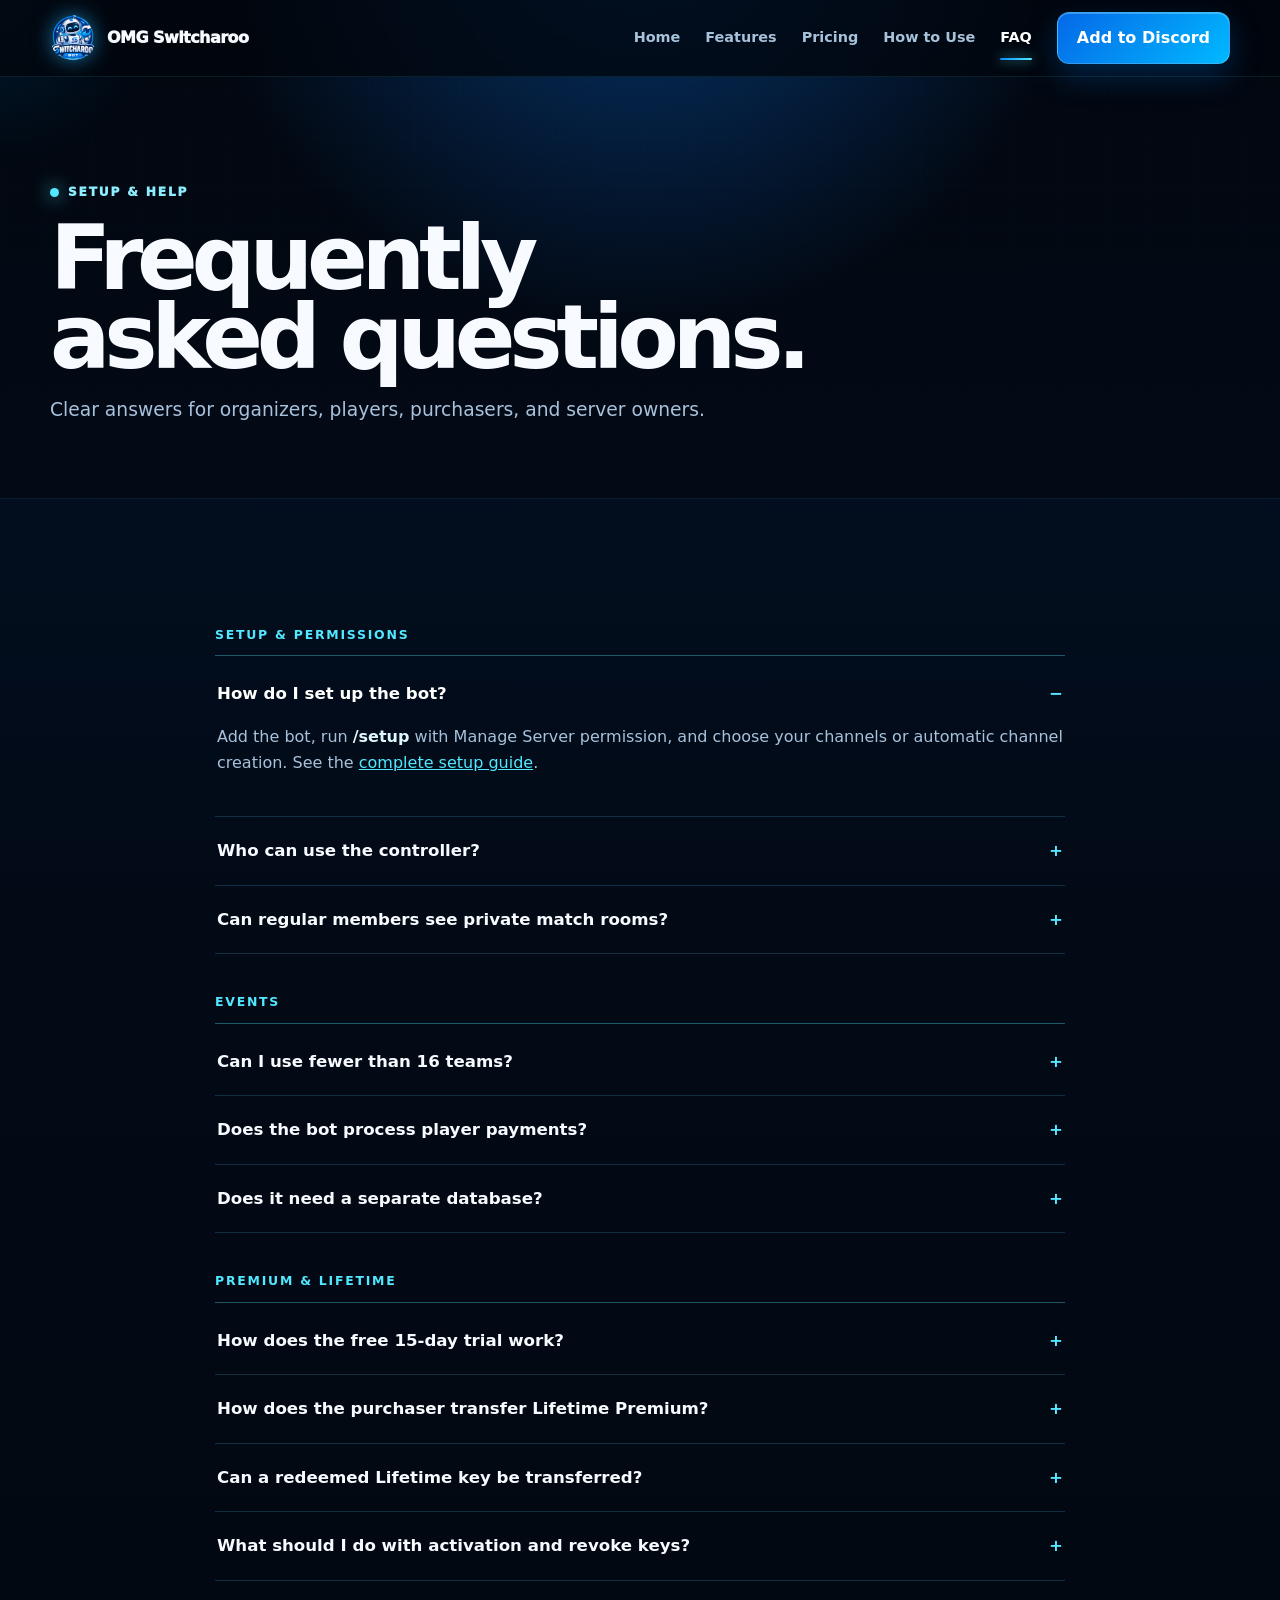
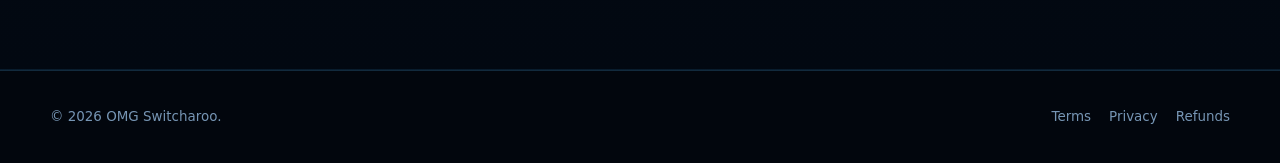
==== faq.html @ b6da966b "updaet" ====
<!doctype html><html lang="en"><head><meta charset="utf-8"><meta name="viewport" content="width=device-width,initial-scale=1"><meta name="description" content="OMG Switcharoo setup, event, premium, and Lifetime answers."><meta name="theme-color" content="#02060d"><title>FAQ — OMG Switcharoo</title><link rel="icon" href="switcharoo-logo.png"><link rel="stylesheet" href="styles.css"></head><body><div class="cursor-glow"></div>
<header class="site-header"><nav class="nav wrap" aria-label="Main navigation"><a class="brand" href="index.html"><img src="switcharoo-logo.png" alt=""> OMG Switcharoo</a><button class="menu-btn" aria-label="Open navigation" aria-expanded="false">☰</button><div class="nav-links"><a href="index.html">Home</a><a href="features.html">Features</a><a href="pricing.html">Pricing</a><a href="guide.html">How to Use</a><a class="active" href="faq.html">FAQ</a><a class="btn" data-install href="#">Add to Discord</a></div></nav></header>
<main><section class="page-hero wrap"><span class="eyebrow">Setup &amp; help</span><h1>Frequently asked questions.</h1><p class="lead">Clear answers for organizers, players, purchasers, and server owners.</p></section><section class="section alt"><div class="wrap faq reveal"><h3 class="faq-group">Setup &amp; permissions</h3><details open><summary>How do I set up the bot?</summary><p>Add the bot, run <strong>/setup</strong> with Manage Server permission, and choose your channels or automatic channel creation. See the <a href="guide.html">complete setup guide</a>.</p></details><details><summary>Who can use the controller?</summary><p>Setup and controller tools require Manage Server. The key-revocation control is restricted to the configured bot owner.</p></details><details><summary>Can regular members see private match rooms?</summary><p>No. Only the two competing teams and authorized administrators can see their temporary match text and voice channels.</p></details><h3 class="faq-group">Events</h3><details><summary>Can I use fewer than 16 teams?</summary><p>Yes. Brackets support 2–16 complete teams and automatically add byes when needed.</p></details><details><summary>Does the bot process player payments?</summary><p>No. Organizers choose payment methods and manually confirm who has paid. The bot tracks status but never handles money.</p></details><details><summary>Does it need a separate database?</summary><p>No. SQLite is built in. Hosts should use persistent storage so records survive redeployments.</p></details><h3 class="faq-group">Premium &amp; Lifetime</h3><details><summary>How does the free 15-day trial work?</summary><p>An administrator votes on Top.gg, then opens <strong>/setup → Premium</strong> and selects <strong>Verify Vote &amp; Start Trial</strong>. Each server can claim it once.</p></details><details><summary>How does the purchaser transfer Lifetime Premium?</summary><ol><li>Add the bot to the new server.</li><li>The original purchaser gets Manage Server permission there.</li><li>Run <strong>/setup</strong> and open <strong>Premium</strong>.</li><li>Select <strong>Assign My Lifetime License</strong>.</li></ol><p>The old server returns to Free immediately. Only the original purchaser can transfer the license, one server can use it at a time, and transfers are limited to once every 30 days.</p></details><details><summary>Can a redeemed Lifetime key be transferred?</summary><p>Yes. The account that redeems it becomes the owner and follows the same one-server and 30-day transfer rules.</p></details><details><summary>What should I do with activation and revoke keys?</summary><p>Send only the activation key to the customer. Keep the paired revoke key private. Only the configured bot owner can use the Revoke Key control.</p></details></div></section></main>
<footer><div class="wrap footer-row"><div>© <span data-year></span> OMG Switcharoo.</div><div class="footer-links"><a href="terms.html">Terms</a><a href="privacy.html">Privacy</a><a href="refunds.html">Refunds</a></div></div></footer><script src="script.js"></script></body></html>
---- styles.css ----
:root{--ink:#02060d;--navy:#061630;--panel:rgba(7,25,53,.72);--panel-solid:#081b38;--line:rgba(87,189,255,.2);--blue:#078dff;--cyan:#52e8ff;--royal:#174dce;--white:#f7fbff;--muted:#a8c2dc;--glow:0 0 40px rgba(24,159,255,.25);--radius:22px}
*{box-sizing:border-box}html{scroll-behavior:smooth}body{margin:0;overflow-x:hidden;background:var(--ink);color:var(--white);font:16px/1.65 Inter,ui-sans-serif,system-ui,-apple-system,BlinkMacSystemFont,"Segoe UI",sans-serif}body:before{content:"";position:fixed;inset:0;z-index:-3;background:radial-gradient(circle at 50% -15%,#063b79 0,transparent 38%),linear-gradient(180deg,#02070f,#030a16 55%,#02060d)}body:after{content:"";position:fixed;inset:0;z-index:-2;opacity:.18;background-image:linear-gradient(rgba(82,232,255,.1) 1px,transparent 1px),linear-gradient(90deg,rgba(82,232,255,.1) 1px,transparent 1px);background-size:46px 46px;mask-image:linear-gradient(to bottom,black,transparent 70%)}a{color:inherit}.wrap{width:min(1180px,calc(100% - 38px));margin:auto}.cursor-glow{position:fixed;width:360px;height:360px;border-radius:50%;pointer-events:none;z-index:-1;background:radial-gradient(circle,rgba(0,157,255,.12),transparent 66%);translate:-50% -50%;transition:opacity .2s}.site-header{position:sticky;top:0;z-index:40;background:rgba(2,6,13,.76);border-bottom:1px solid rgba(82,232,255,.1);backdrop-filter:blur(18px)}.nav{min-height:76px;display:flex;align-items:center;justify-content:space-between;gap:20px}.brand{display:flex;align-items:center;gap:11px;text-decoration:none;font-weight:950;letter-spacing:-.035em}.brand img{width:46px;height:46px;object-fit:cover;border-radius:50%;filter:drop-shadow(0 0 10px rgba(40,179,255,.6))}.nav-links{display:flex;align-items:center;gap:25px}.nav-links>a:not(.btn){text-decoration:none;color:var(--muted);font-size:.9rem;font-weight:800}.nav-links>a:hover{color:var(--cyan)}.menu-btn{display:none;background:#081a35;border:1px solid var(--line);color:#fff;border-radius:11px;padding:8px 12px;font-size:1.15rem}.btn{display:inline-flex;align-items:center;justify-content:center;gap:9px;padding:12px 19px;border:1px solid rgba(117,221,255,.4);border-radius:12px;text-decoration:none;font-weight:900;cursor:pointer;background:linear-gradient(135deg,#0568e7,#00b9ff);color:white;box-shadow:0 12px 32px rgba(0,132,255,.25),inset 0 1px rgba(255,255,255,.25);transition:.22s ease}.btn:hover{transform:translateY(-2px);box-shadow:0 17px 42px rgba(0,151,255,.38),inset 0 1px rgba(255,255,255,.3)}.btn.secondary{background:rgba(8,29,61,.7);border-color:var(--line);box-shadow:none}.hero{min-height:calc(100vh - 76px);padding:74px 0 70px;display:grid;grid-template-columns:1.08fr .92fr;align-items:center;gap:50px}.eyebrow{display:inline-flex;align-items:center;gap:9px;color:#8deeff;font-size:.76rem;font-weight:950;letter-spacing:.15em;text-transform:uppercase}.eyebrow:before{content:"";width:9px;height:9px;border-radius:50%;background:var(--cyan);box-shadow:0 0 18px var(--cyan)}h1{margin:17px 0 22px;font-size:clamp(3.3rem,7vw,6.9rem);line-height:.88;letter-spacing:-.07em;text-wrap:balance}.gradient{background:linear-gradient(90deg,#fff,#7be9ff 38%,#078dff);background-clip:text;color:transparent;text-shadow:0 0 40px rgba(54,197,255,.12)}.lead{font-size:1.17rem;color:var(--muted);max-width:670px}.actions{display:flex;flex-wrap:wrap;gap:12px;margin-top:29px}.micro{margin-top:15px;color:#7594b3;font-size:.82rem}.hero-art{position:relative;display:grid;place-items:center;isolation:isolate}.hero-art:before,.hero-art:after{content:"";position:absolute;border:1px solid rgba(67,199,255,.22);border-radius:50%;animation:orbit 15s linear infinite}.hero-art:before{width:88%;aspect-ratio:1}.hero-art:after{width:68%;aspect-ratio:1;animation-direction:reverse;animation-duration:10s}.logo-main{width:min(100%,610px);max-height:690px;object-fit:contain;position:relative;z-index:2;filter:drop-shadow(0 0 34px rgba(25,154,255,.33));animation:float 4.5s ease-in-out infinite}.orbit-dot{position:absolute;width:12px;height:12px;background:var(--cyan);border-radius:50%;top:11%;right:15%;box-shadow:0 0 22px var(--cyan);z-index:3}.stats{display:grid;grid-template-columns:repeat(4,1fr);gap:12px;margin-top:-15px;padding-bottom:62px}.stat{padding:18px;border:1px solid var(--line);border-radius:16px;background:linear-gradient(145deg,rgba(10,40,79,.75),rgba(5,18,38,.75));text-align:center;backdrop-filter:blur(10px)}.stat strong{display:block;font-size:1.55rem;color:var(--cyan)}.stat span{font-size:.77rem;color:var(--muted);text-transform:uppercase;letter-spacing:.08em}.section{padding:88px 0}.section.alt{border-block:1px solid rgba(71,195,255,.09);background:linear-gradient(180deg,rgba(4,23,48,.36),rgba(2,10,22,.5))}.section-head{max-width:720px;margin-bottom:42px}.section h2{font-size:clamp(2.15rem,4.5vw,3.8rem);line-height:1;letter-spacing:-.05em;margin:10px 0 15px}.section-head p,.muted{color:var(--muted)}.grid{display:grid;grid-template-columns:repeat(3,1fr);gap:16px}.feature{position:relative;padding:27px;border:1px solid var(--line);border-radius:var(--radius);background:linear-gradient(155deg,rgba(10,40,80,.82),rgba(4,16,35,.9));overflow:hidden;transition:transform .25s,border-color .25s,box-shadow .25s;transform-style:preserve-3d}.feature:after{content:"";position:absolute;width:130px;height:130px;border-radius:50%;right:-65px;bottom:-65px;background:rgba(0,166,255,.09)}.feature:hover{transform:translateY(-7px);border-color:rgba(83,223,255,.52);box-shadow:0 20px 50px rgba(0,94,191,.15)}.feature-icon{display:grid;place-items:center;width:46px;height:46px;border-radius:13px;background:linear-gradient(145deg,#0d5ccd,#00b7f7);box-shadow:var(--glow);font-size:1.25rem}.feature h3{margin:16px 0 7px}.feature p{margin:0;color:var(--muted);font-size:.94rem}.arena{display:grid;grid-template-columns:.8fr 1.2fr;gap:38px;align-items:center}.switch-panel{padding:28px;border:1px solid var(--line);border-radius:26px;background:rgba(6,25,54,.78);box-shadow:0 30px 90px rgba(0,76,160,.14)}.switch-tabs{display:flex;gap:9px;margin-bottom:22px}.switch-tab{flex:1;padding:11px;border:1px solid var(--line);border-radius:10px;background:#07172e;color:#91abc5;font-weight:900;cursor:pointer}.switch-tab.active{color:white;background:linear-gradient(135deg,#075ee0,#00aef2);box-shadow:0 0 24px rgba(0,160,255,.25)}.switch-copy{display:none}.switch-copy.active{display:block;animation:fadeUp .35s ease}.switch-copy h3{font-size:1.7rem;margin:0 0 8px}.switch-copy p{color:var(--muted)}.team-chips{display:flex;flex-wrap:wrap;gap:8px;margin-top:20px}.chip{padding:8px 11px;border:1px solid rgba(87,211,255,.25);border-radius:9px;background:#061832;font-size:.78rem}.bracket-card{padding:24px;border:1px solid var(--line);border-radius:25px;background:linear-gradient(150deg,#071a36,#030d1c);box-shadow:0 30px 80px rgba(0,74,154,.18)}.card-top{display:flex;justify-content:space-between;align-items:center;padding-bottom:17px;border-bottom:1px solid var(--line);font-weight:900}.live{color:#63f5b0;font-size:.78rem}.rounds{display:grid;grid-template-columns:1fr 1fr 1fr;gap:16px;align-items:center;margin-top:17px}.round-label{font-size:.65rem;color:#6f94ba;font-weight:950;text-transform:uppercase;letter-spacing:.12em}.match{margin:10px 0;padding:10px 12px;border:1px solid #1b4773;border-left:3px solid var(--cyan);border-radius:8px;background:#041225;font-size:.76rem}.match span{display:block;color:#7899b9}.winner{color:#65efb1!important;font-weight:850}.connector{height:57px;border-right:1px solid #1e517f}.pricing{display:grid;grid-template-columns:repeat(4,1fr);gap:14px}.price-card{position:relative;padding:27px 21px;border:1px solid var(--line);border-radius:var(--radius);background:linear-gradient(155deg,#0a2449,#05152c);transition:.25s}.price-card:hover{transform:translateY(-6px);border-color:rgba(90,224,255,.48)}.price-card.popular{border-color:#1db7ff;box-shadow:0 20px 65px rgba(0,146,255,.16)}.badge{position:absolute;top:-12px;right:15px;padding:3px 11px;border-radius:99px;background:linear-gradient(90deg,#0d63e8,#00c4f4);font-size:.7rem;font-weight:950;text-transform:uppercase}.price-card h3{margin:0}.price{font-size:2.35rem;font-weight:950;letter-spacing:-.05em;margin:12px 0 0}.period{font-size:.78rem;color:var(--muted)}.price-card ul{padding-left:18px;color:var(--muted);font-size:.9rem;min-height:154px}.price-card .btn{width:100%}.coming{opacity:.86}.steps{display:grid;grid-template-columns:repeat(3,1fr);gap:18px}.step{padding:24px;border-left:1px solid var(--line)}.step-num{font-size:3.2rem;font-weight:950;color:#123661;line-height:1}.step h3{margin:10px 0 4px}.faq{max-width:850px}.faq details{border-bottom:1px solid var(--line);padding:18px 0}.faq summary{cursor:pointer;font-weight:900;list-style:none;display:flex;justify-content:space-between}.faq summary:after{content:"+";color:var(--cyan)}.faq details[open] summary:after{content:"−"}.faq p{color:var(--muted)}.cta{padding:46px;border:1px solid rgba(75,210,255,.38);border-radius:26px;background:linear-gradient(135deg,rgba(0,116,255,.2),rgba(0,224,255,.08));display:flex;justify-content:space-between;align-items:center;gap:30px;box-shadow:inset 0 1px rgba(255,255,255,.05)}.cta h2{margin:0 0 8px}.cta p{margin:0;color:var(--muted)}footer{padding:35px 0;border-top:1px solid var(--line);color:#7695b4;font-size:.84rem}.footer-row{display:flex;justify-content:space-between;gap:24px}.footer-links{display:flex;flex-wrap:wrap;gap:18px}.footer-links a{text-decoration:none}.legal{padding:70px 0 90px}.legal article{max-width:860px;padding:38px;margin:auto;border:1px solid var(--line);border-radius:24px;background:linear-gradient(145deg,rgba(8,31,63,.92),rgba(3,13,29,.95))}.legal h1{font-size:clamp(2.5rem,6vw,4.5rem);margin-top:0}.legal h2{font-size:1.35rem;margin-top:32px}.legal p,.legal li{color:#b5c9dd}.notice{padding:14px 16px;border:1px solid #23629a;border-radius:12px;background:#06172e;color:#b9d2e7}.reveal{opacity:0;transform:translateY(24px);transition:opacity .65s ease,transform .65s ease}.reveal.visible{opacity:1;transform:none}
@keyframes float{50%{transform:translateY(-14px) rotate(1deg)}}@keyframes orbit{to{transform:rotate(360deg)}}@keyframes fadeUp{from{opacity:0;transform:translateY(8px)}}
@media(max-width:980px){.hero{grid-template-columns:1fr;text-align:center}.hero .lead{margin-inline:auto}.actions{justify-content:center}.hero-art{max-width:620px;margin:auto}.arena{grid-template-columns:1fr}.grid{grid-template-columns:repeat(2,1fr)}.pricing{grid-template-columns:repeat(2,1fr)}}
@media(max-width:720px){.menu-btn{display:block}.nav-links{display:none;position:absolute;top:76px;left:18px;right:18px;padding:18px;flex-direction:column;align-items:stretch;background:#06152b;border:1px solid var(--line);border-radius:15px;box-shadow:0 24px 60px rgba(0,0,0,.4)}.nav-links.open{display:flex}.nav-links>a:not(.btn){display:block;padding:6px}.hero{padding-top:48px}.stats,.grid,.pricing,.steps{grid-template-columns:1fr}.stats{margin-top:0}.rounds{gap:7px}.match{font-size:.65rem;padding:8px 6px}.price-card ul{min-height:0}.cta,.footer-row{align-items:flex-start;flex-direction:column}.legal article{padding:23px}.section{padding:66px 0}.cursor-glow{display:none}}
@media(prefers-reduced-motion:reduce){html{scroll-behavior:auto}*,*:before,*:after{animation:none!important;transition:none!important}.reveal{opacity:1;transform:none}}
.mark{display:grid;place-items:center;width:38px;height:38px;border-radius:50%;background:linear-gradient(135deg,#075ee0,#00c4f4);box-shadow:var(--glow)}
.trial-offer{margin-top:24px;padding:28px;border:1px solid rgba(82,232,255,.42);border-radius:22px;background:linear-gradient(125deg,rgba(6,104,231,.22),rgba(0,185,255,.08));display:flex;align-items:center;justify-content:space-between;gap:28px;box-shadow:0 20px 60px rgba(0,118,255,.12)}.trial-offer h3{margin:8px 0 4px;font-size:1.55rem}.trial-offer p{margin:0;color:var(--muted);max-width:750px}@media(max-width:720px){.trial-offer{align-items:flex-start;flex-direction:column}}
.faq-intro{margin:-2px 0 32px;color:var(--muted);font-size:1.05rem}.faq-group{margin:38px 0 4px;padding-bottom:10px;border-bottom:1px solid rgba(82,232,255,.35);color:var(--cyan);font-size:.78rem;letter-spacing:.14em;text-transform:uppercase}.faq details{padding:20px 2px}.faq summary{gap:20px;font-size:1.04rem}.faq details[open]{padding-bottom:24px}.faq details[open] summary{color:#fff}.faq ol{margin:14px 0 0;padding-left:24px;color:var(--muted)}.faq li{padding:3px 0}.faq strong{color:#dff8ff}
.nav-links>a.active:not(.btn){color:#fff;position:relative}.nav-links>a.active:not(.btn):after{content:"";position:absolute;left:0;right:0;bottom:-10px;height:2px;border-radius:2px;background:linear-gradient(90deg,var(--blue),var(--cyan));box-shadow:0 0 12px var(--cyan)}.page-hero{padding:105px 0 72px;min-height:390px;display:flex;flex-direction:column;justify-content:end}.page-hero h1{max-width:900px;font-size:clamp(3rem,7vw,6rem);margin-bottom:18px}.page-hero .lead{margin:0}.home-paths{display:grid;grid-template-columns:repeat(3,1fr);gap:18px}.path-card{display:block;padding:30px;border:1px solid var(--line);border-radius:var(--radius);background:linear-gradient(155deg,rgba(10,40,80,.82),rgba(4,16,35,.9));text-decoration:none;transition:.25s}.path-card:hover{transform:translateY(-7px);border-color:rgba(83,223,255,.52);box-shadow:0 20px 50px rgba(0,94,191,.15)}.path-card>span{color:var(--cyan);font-weight:950}.path-card h3{font-size:1.4rem;margin:14px 0 7px}.path-card p{color:var(--muted);min-height:78px}.path-card b{color:#8deeff}.guide-list{max-width:940px}.guide-step{display:grid;grid-template-columns:100px 1fr;gap:30px;padding:34px 0;border-bottom:1px solid var(--line)}.guide-step>span{font-size:3.2rem;line-height:1;font-weight:950;color:#17487e}.guide-step h2{font-size:clamp(1.7rem,4vw,2.6rem);margin:0 0 10px}.guide-step p{margin:0;color:var(--muted);font-size:1.04rem}.faq a{color:var(--cyan)}
@media(max-width:980px){.home-paths{grid-template-columns:1fr}.path-card p{min-height:0}}
@media(max-width:720px){.nav-links>a.active:not(.btn):after{display:none}.page-hero{padding:72px 0 48px;min-height:310px}.guide-step{grid-template-columns:1fr;gap:12px}.guide-step>span{font-size:2rem}}
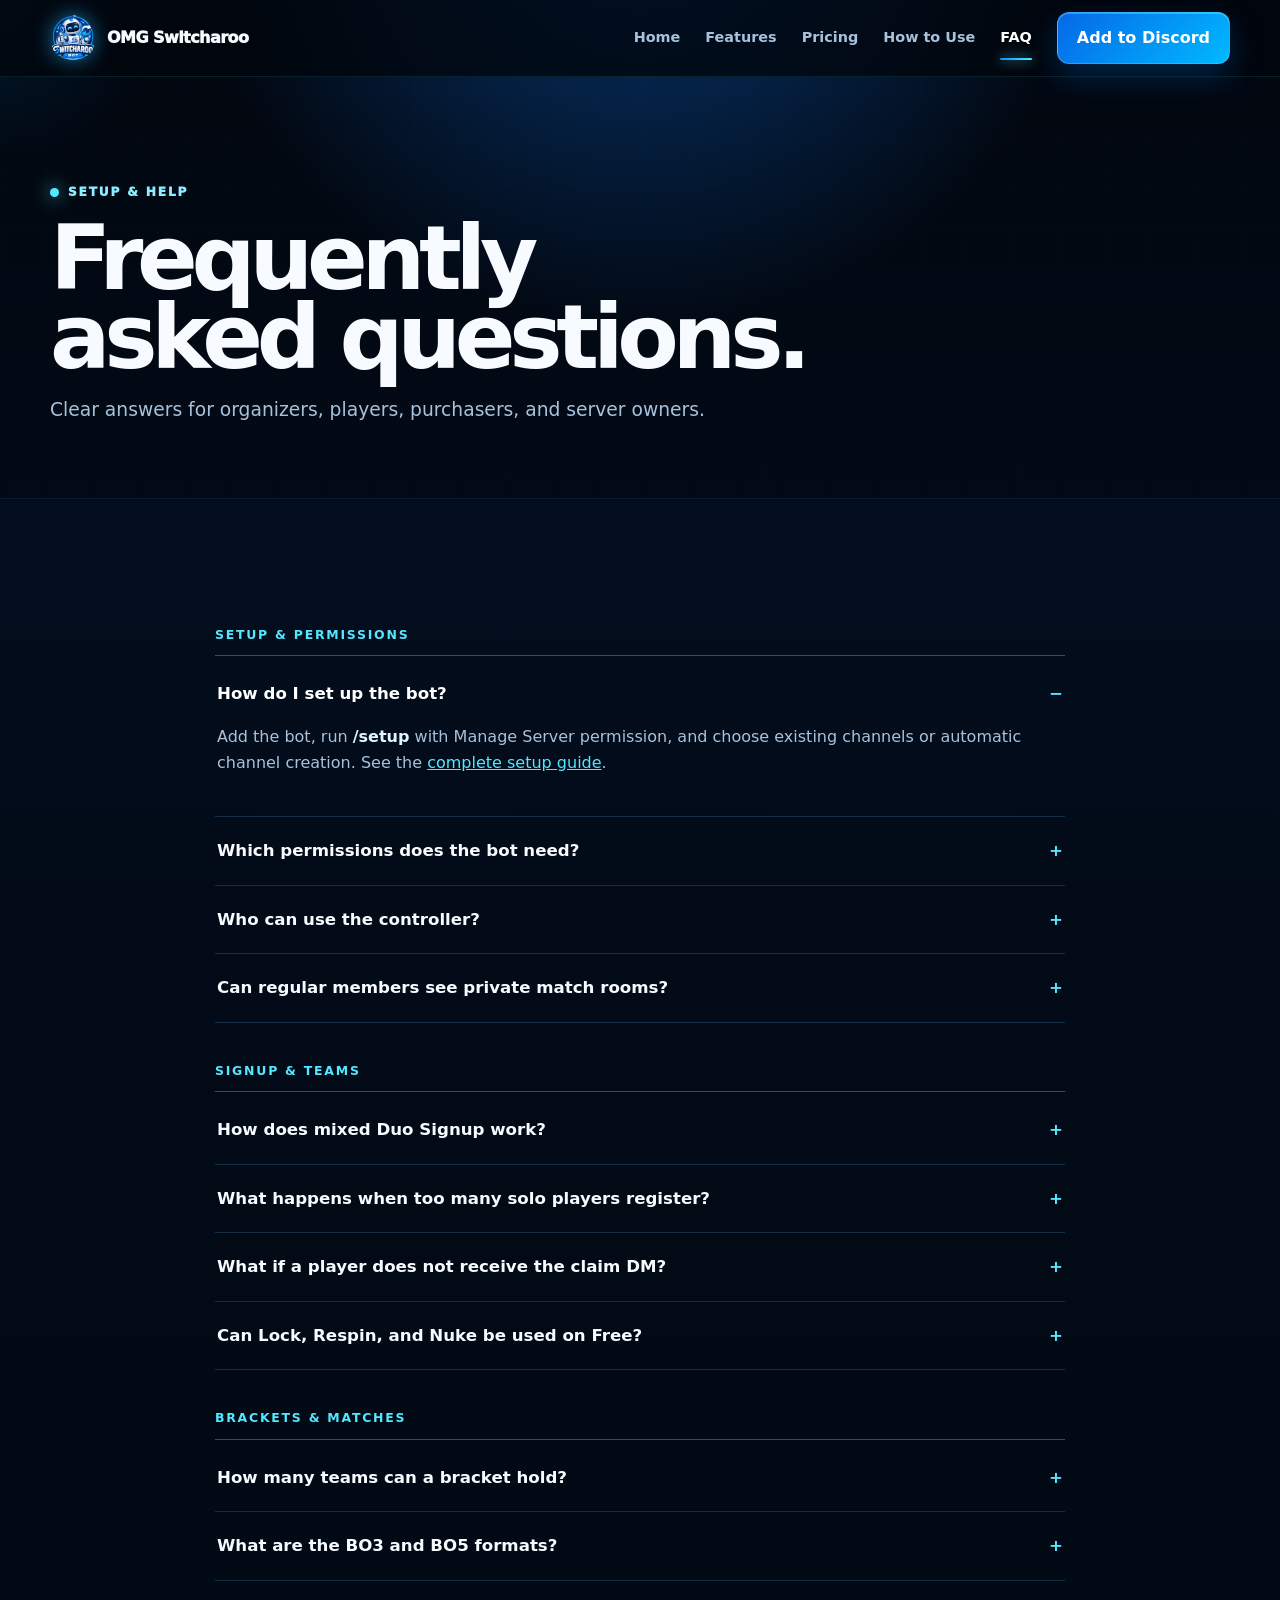
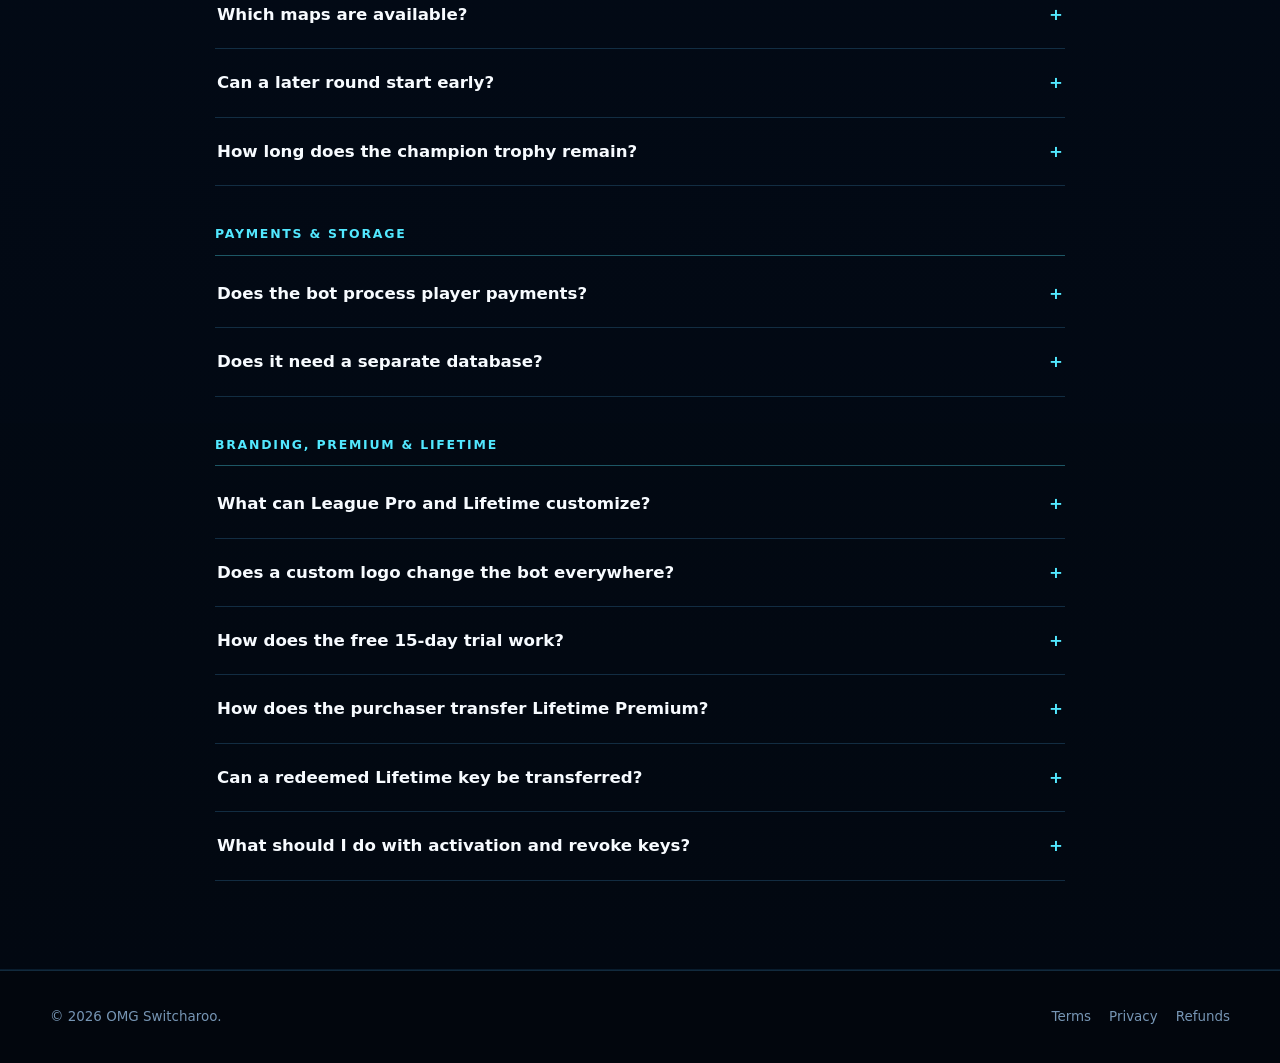
==== commit fb414e7c: "..." ====
--- a/faq.html
+++ b/faq.html
@@ -1,4 +1,4 @@
-<!doctype html><html lang="en"><head><meta charset="utf-8"><meta name="viewport" content="width=device-width,initial-scale=1"><meta name="description" content="OMG Switcharoo setup, event, premium, and Lifetime answers."><meta name="theme-color" content="#02060d"><title>FAQ — OMG Switcharoo</title><link rel="icon" href="switcharoo-logo.png"><link rel="stylesheet" href="styles.css"></head><body><div class="cursor-glow"></div>
+﻿<!doctype html><html lang="en"><head><meta charset="utf-8"><meta name="viewport" content="width=device-width,initial-scale=1"><meta name="description" content="OMG Switcharoo setup, event, premium, and Lifetime answers."><meta name="theme-color" content="#02060d"><title>FAQ — OMG Switcharoo</title><link rel="icon" href="switcharoo-logo.png"><link rel="stylesheet" href="styles.css?v=20260811-2"></head><body><div class="cursor-glow"></div>
 <header class="site-header"><nav class="nav wrap" aria-label="Main navigation"><a class="brand" href="index.html"><img src="switcharoo-logo.png" alt=""> OMG Switcharoo</a><button class="menu-btn" aria-label="Open navigation" aria-expanded="false">☰</button><div class="nav-links"><a href="index.html">Home</a><a href="features.html">Features</a><a href="pricing.html">Pricing</a><a href="guide.html">How to Use</a><a class="active" href="faq.html">FAQ</a><a class="btn" data-install href="#">Add to Discord</a></div></nav></header>
-<main><section class="page-hero wrap"><span class="eyebrow">Setup &amp; help</span><h1>Frequently asked questions.</h1><p class="lead">Clear answers for organizers, players, purchasers, and server owners.</p></section><section class="section alt"><div class="wrap faq reveal"><h3 class="faq-group">Setup &amp; permissions</h3><details open><summary>How do I set up the bot?</summary><p>Add the bot, run <strong>/setup</strong> with Manage Server permission, and choose your channels or automatic channel creation. See the <a href="guide.html">complete setup guide</a>.</p></details><details><summary>Who can use the controller?</summary><p>Setup and controller tools require Manage Server. The key-revocation control is restricted to the configured bot owner.</p></details><details><summary>Can regular members see private match rooms?</summary><p>No. Only the two competing teams and authorized administrators can see their temporary match text and voice channels.</p></details><h3 class="faq-group">Events</h3><details><summary>Can I use fewer than 16 teams?</summary><p>Yes. Brackets support 2–16 complete teams and automatically add byes when needed.</p></details><details><summary>Does the bot process player payments?</summary><p>No. Organizers choose payment methods and manually confirm who has paid. The bot tracks status but never handles money.</p></details><details><summary>Does it need a separate database?</summary><p>No. SQLite is built in. Hosts should use persistent storage so records survive redeployments.</p></details><h3 class="faq-group">Premium &amp; Lifetime</h3><details><summary>How does the free 15-day trial work?</summary><p>An administrator votes on Top.gg, then opens <strong>/setup → Premium</strong> and selects <strong>Verify Vote &amp; Start Trial</strong>. Each server can claim it once.</p></details><details><summary>How does the purchaser transfer Lifetime Premium?</summary><ol><li>Add the bot to the new server.</li><li>The original purchaser gets Manage Server permission there.</li><li>Run <strong>/setup</strong> and open <strong>Premium</strong>.</li><li>Select <strong>Assign My Lifetime License</strong>.</li></ol><p>The old server returns to Free immediately. Only the original purchaser can transfer the license, one server can use it at a time, and transfers are limited to once every 30 days.</p></details><details><summary>Can a redeemed Lifetime key be transferred?</summary><p>Yes. The account that redeems it becomes the owner and follows the same one-server and 30-day transfer rules.</p></details><details><summary>What should I do with activation and revoke keys?</summary><p>Send only the activation key to the customer. Keep the paired revoke key private. Only the configured bot owner can use the Revoke Key control.</p></details></div></section></main>
+<main><section class="page-hero wrap"><span class="eyebrow">Setup &amp; help</span><h1>Frequently asked questions.</h1><p class="lead">Clear answers for organizers, players, purchasers, and server owners.</p></section><section class="section alt"><div class="wrap faq reveal"><h3 class="faq-group">Setup &amp; permissions</h3><details open><summary>How do I set up the bot?</summary><p>Add the bot, run <strong>/setup</strong> with Manage Server permission, and choose existing channels or automatic channel creation. See the <a href="guide.html">complete setup guide</a>.</p></details><details><summary>Which permissions does the bot need?</summary><p>It needs the permissions shown in its install flow for channels, messages, files, and voice moderation. Give it <strong>Manage Nicknames</strong> and place the bot role above player roles if you want champion trophy nicknames to work.</p></details><details><summary>Who can use the controller?</summary><p>Setup and controller tools require Manage Server. The private key-revocation control is restricted to the configured bot owner.</p></details><details><summary>Can regular members see private match rooms?</summary><p>No. Only both competing teams and authorized administrators can see each temporary match text and voice room.</p></details><h3 class="faq-group">Signup &amp; teams</h3><details><summary>How does mixed Duo Signup work?</summary><p>A player can invite a specific partner or join the solo duo queue. Confirmed duos always stay together. Accepted solo entrants are randomly paired with other accepted solos when teams are generated.</p></details><details><summary>What happens when too many solo players register?</summary><p>Every eligible solo receives a DM with <strong>Claim My Bracket Spot</strong>. Claims are saved in first-response order. The fastest players fill the available complete-team spots; slower players are removed and notified when the queue fills.</p></details><details><summary>What if a player does not receive the claim DM?</summary><p>They should enable direct messages from server members before registration closes. The admin controller reports how many claim DMs were delivered.</p></details><details><summary>Can Lock, Respin, and Nuke be used on Free?</summary><p>Yes. The actions themselves are Free. Nuke pricing and the Increase Nuke Price control are available only on paid bot plans.</p></details><h3 class="faq-group">Brackets &amp; matches</h3><details><summary>How many teams can a bracket hold?</summary><p>Any complete team count of two or more is supported. The bracket expands to the next power of two and automatically assigns byes where needed.</p></details><details><summary>What are the BO3 and BO5 formats?</summary><p>BO3 is <strong>HP / HP / SND</strong>. The Grand Final is BO5: <strong>HP / HP / SND / HP / SND</strong>. Overload is not used.</p></details><details><summary>Which maps are available?</summary><p><strong>Hardpoint:</strong> Den, Frequency, Gridlock, Hacienda, Sake, Scar.<br><strong>Search &amp; Destroy:</strong> Den, Fringe, Gridlock, Hacienda, Raid, Sake.</p></details><details><summary>Can a later round start early?</summary><p>No. Semifinals wait for every earlier match, and the Grand Final waits for every Semifinal. Approved winners advance automatically.</p></details><details><summary>How long does the champion trophy remain?</summary><p>Five hours after the Grand Final is approved. The bot stores the original nickname and restores it automatically—even if the hosting service restarts during the timer.</p></details><h3 class="faq-group">Payments &amp; storage</h3><details><summary>Does the bot process player payments?</summary><p>No. Organizers choose optional methods and manually confirm who paid. The bot tracks payment status, action fees, and the prize pot but never handles money.</p></details><details><summary>Does it need a separate database?</summary><p>No. SQLite is built in. Hosts should attach persistent storage so records, licenses, claims, and timers survive redeployments.</p></details><h3 class="faq-group">Branding, Premium &amp; Lifetime</h3><details><summary>What can League Pro and Lifetime customize?</summary><p>Admins can upload a logo, change the bot’s server nickname and server-specific avatar, rename panels, add footer text, choose an accent color, and choose a readable bracket background.</p></details><details><summary>Does a custom logo change the bot everywhere?</summary><p>No. It changes the bot’s server-specific avatar and panel thumbnails only in that server. Other servers keep their own branding.</p></details><details><summary>How does the free 15-day trial work?</summary><p>An administrator votes on Top.gg, then opens <strong>/setup → Premium</strong> and selects <strong>Verify Vote &amp; Start Trial</strong>. Each server can claim it once when vote verification is available.</p></details><details><summary>How does the purchaser transfer Lifetime Premium?</summary><ol><li>Add the bot to the new server.</li><li>Give the original purchaser Manage Server there.</li><li>Run <strong>/setup</strong> and open <strong>Premium</strong>.</li><li>Select <strong>Assign My Lifetime License</strong>.</li></ol><p>The old server returns to Free immediately. Only the original purchaser can transfer it, one server can use it at a time, and transfers are limited to once every 30 days.</p></details><details><summary>Can a redeemed Lifetime key be transferred?</summary><p>Yes. The account that redeems it becomes the owner and follows the same one-server and 30-day transfer rules.</p></details><details><summary>What should I do with activation and revoke keys?</summary><p>Send only the activation key to the customer. Keep the paired revoke key private. Only the configured bot owner can see and use Revoke Key.</p></details></div></section></main>
 <footer><div class="wrap footer-row"><div>© <span data-year></span> OMG Switcharoo.</div><div class="footer-links"><a href="terms.html">Terms</a><a href="privacy.html">Privacy</a><a href="refunds.html">Refunds</a></div></div></footer><script src="script.js"></script></body></html>
--- a/styles.css
+++ b/styles.css
@@ -10,3 +10,4 @@
 .nav-links>a.active:not(.btn){color:#fff;position:relative}.nav-links>a.active:not(.btn):after{content:"";position:absolute;left:0;right:0;bottom:-10px;height:2px;border-radius:2px;background:linear-gradient(90deg,var(--blue),var(--cyan));box-shadow:0 0 12px var(--cyan)}.page-hero{padding:105px 0 72px;min-height:390px;display:flex;flex-direction:column;justify-content:end}.page-hero h1{max-width:900px;font-size:clamp(3rem,7vw,6rem);margin-bottom:18px}.page-hero .lead{margin:0}.home-paths{display:grid;grid-template-columns:repeat(3,1fr);gap:18px}.path-card{display:block;padding:30px;border:1px solid var(--line);border-radius:var(--radius);background:linear-gradient(155deg,rgba(10,40,80,.82),rgba(4,16,35,.9));text-decoration:none;transition:.25s}.path-card:hover{transform:translateY(-7px);border-color:rgba(83,223,255,.52);box-shadow:0 20px 50px rgba(0,94,191,.15)}.path-card>span{color:var(--cyan);font-weight:950}.path-card h3{font-size:1.4rem;margin:14px 0 7px}.path-card p{color:var(--muted);min-height:78px}.path-card b{color:#8deeff}.guide-list{max-width:940px}.guide-step{display:grid;grid-template-columns:100px 1fr;gap:30px;padding:34px 0;border-bottom:1px solid var(--line)}.guide-step>span{font-size:3.2rem;line-height:1;font-weight:950;color:#17487e}.guide-step h2{font-size:clamp(1.7rem,4vw,2.6rem);margin:0 0 10px}.guide-step p{margin:0;color:var(--muted);font-size:1.04rem}.faq a{color:var(--cyan)}
 @media(max-width:980px){.home-paths{grid-template-columns:1fr}.path-card p{min-height:0}}
 @media(max-width:720px){.nav-links>a.active:not(.btn):after{display:none}.page-hero{padding:72px 0 48px;min-height:310px}.guide-step{grid-template-columns:1fr;gap:12px}.guide-step>span{font-size:2rem}}
+.btn.disabled{pointer-events:none;cursor:not-allowed;opacity:.62;filter:saturate(.45)}.trial-offer.coming-soon{border-style:dashed}
